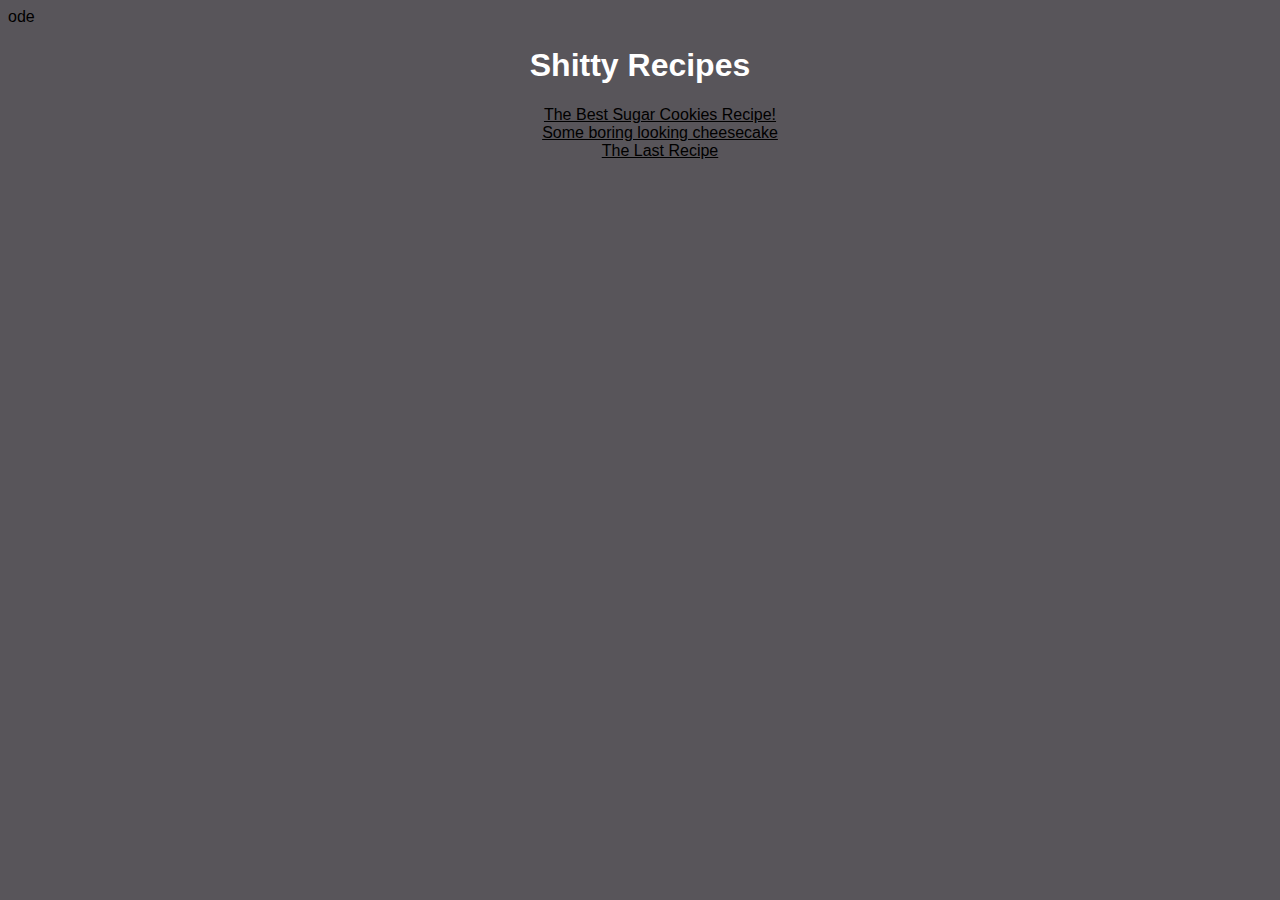
==== index.html @ 80ebf781 "added old files" ====
ode<!DOCTYPE html>
<html lang="en">
<head>
    <meta charset="UTF-8">
    <meta http-equiv="X-UA-Compatible" content="IE=edge">
    <meta name="viewport" content="width=device-width, initial-scale=1.0">
    <title>Careless Cooking</title>
    <link rel="stylesheet" href="styles.css">
</head>
<body>
    <h1 id="mainh1">Shitty Recipes</h1>
    <ul id="mainlist">
        <li>
            <a href="../odin-recipes/recipes/sugarcookies.html" target="_blank">The Best Sugar Cookies Recipe!</a>
        </li>
        <li>
            <a href="../odin-recipes/recipes/cheesecake.html" target="_blank">Some boring looking cheesecake</a>
        </li>
        <li>
            <a href="../odin-recipes/recipes/lastrecipe.html" target="_blank">The Last Recipe</a>
        </li>
    </ul>
        
</body>
</html>
---- styles.css ----
#mainh1 {
    color:white;
    text-align: center;
}

#mainlist {
    text-align: center;
    list-style: none;
}

* {
    font-family: Verdana, Geneva, Tahoma, sans-serif;
}

h1 {
    color: #FBF37C;
    text-align: center;
}

img {
    display: block;
    margin-left: auto;
    margin-right: auto;
}
body {
    background-color: #58555A;
}

a {
    color: black;
}

li,
ol,
p {
    color: #b8b8b8;
}
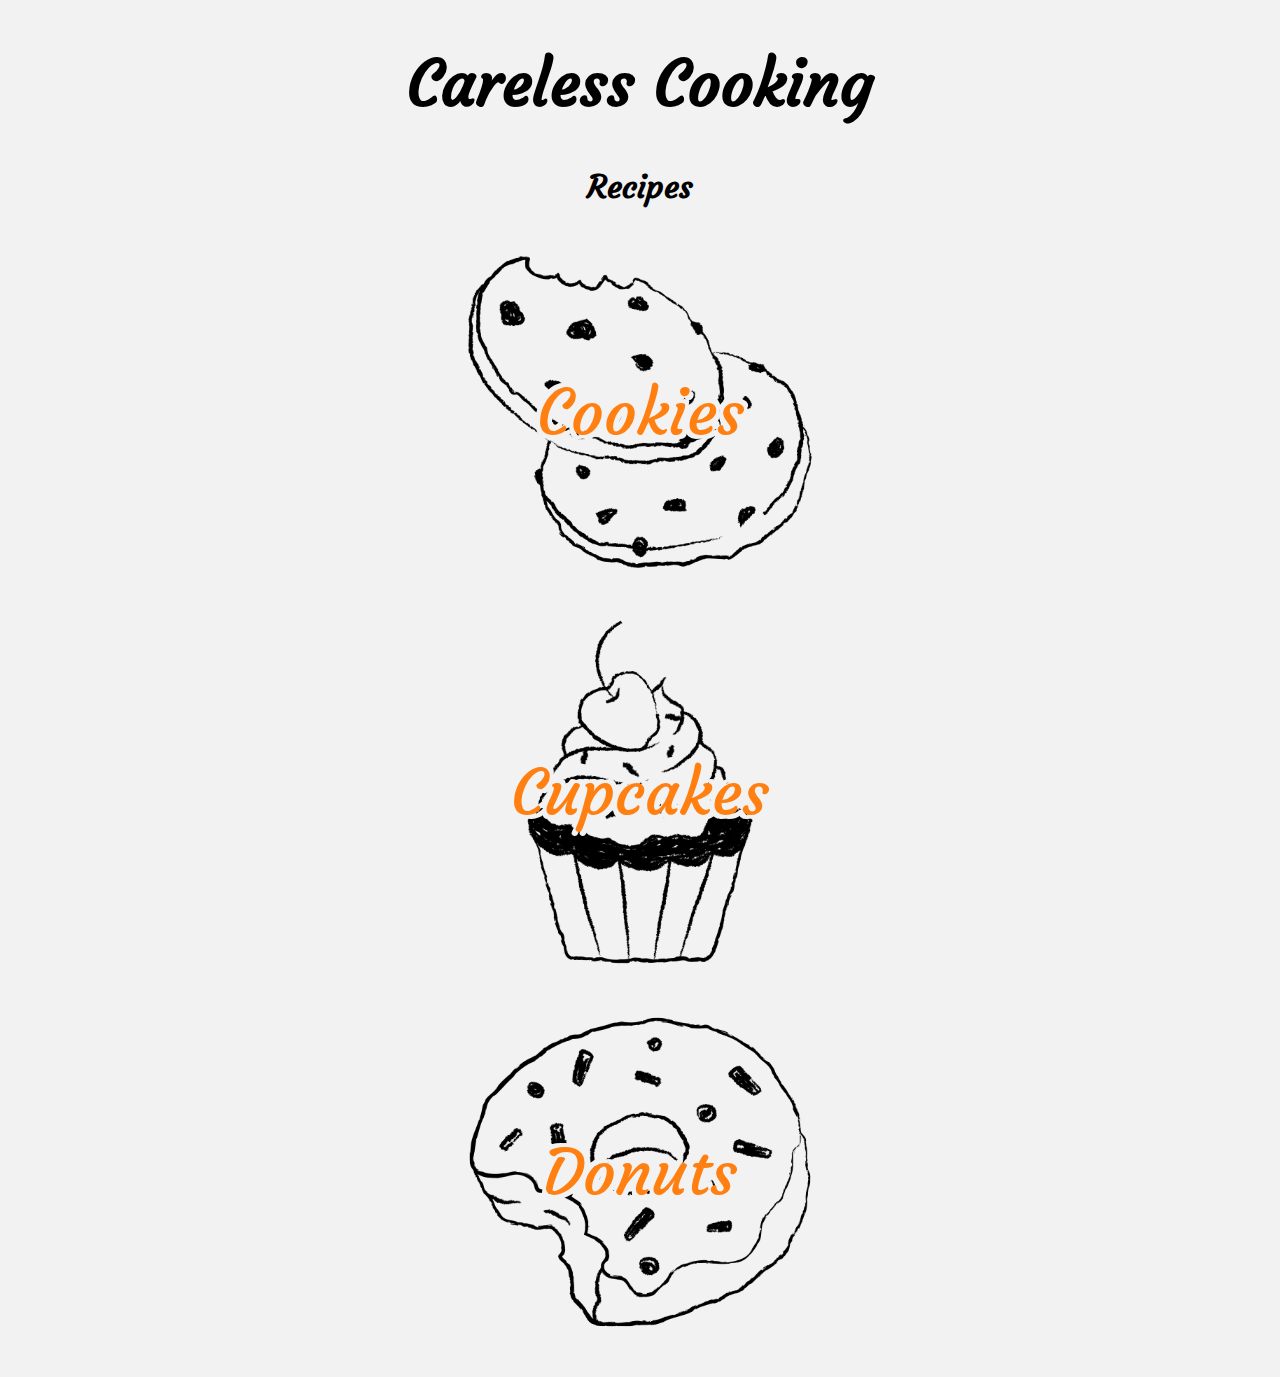
==== commit 1788bce1: "created main page w elements and styled it" ====
--- a/index.html
+++ b/index.html
@@ -1,25 +1,35 @@
-ode<!DOCTYPE html>
+<!DOCTYPE html>
 <html lang="en">
 <head>
     <meta charset="UTF-8">
-    <meta http-equiv="X-UA-Compatible" content="IE=edge">
     <meta name="viewport" content="width=device-width, initial-scale=1.0">
-    <title>Careless Cooking</title>
-    <link rel="stylesheet" href="styles.css">
+    <title>Recipes</title>
+    <link rel="stylesheet" href="./styles.css">
+    <link rel="preconnect" href="https://fonts.googleapis.com">
+<link rel="preconnect" href="https://fonts.gstatic.com" crossorigin>
+<link href="https://fonts.googleapis.com/css2?family=Courgette&family=Roboto:ital,wght@0,100;0,300;0,400;0,500;0,700;0,900;1,100;1,300;1,400;1,500;1,700;1,900&display=swap" rel="stylesheet">
+
 </head>
+
 <body>
-    <h1 id="mainh1">Shitty Recipes</h1>
-    <ul id="mainlist">
-        <li>
-            <a href="../odin-recipes/recipes/sugarcookies.html" target="_blank">The Best Sugar Cookies Recipe!</a>
-        </li>
-        <li>
-            <a href="../odin-recipes/recipes/cheesecake.html" target="_blank">Some boring looking cheesecake</a>
-        </li>
-        <li>
-            <a href="../odin-recipes/recipes/lastrecipe.html" target="_blank">The Last Recipe</a>
-        </li>
-    </ul>
-        
+    <h1>Careless Cooking</h1>
+    <h2 id="recipes">Recipes</h2>
+
+    <div class="container">
+        <img class="illus" src="./img/cookie.png" alt="illustration in black and white of cookies">
+        <div class="title cookies">Cookies</div>
+    </div>
+
+    <div class="container">
+        <img class="illus" src="./img/cupcake.png" alt="illustration in black and white of a cupcake">
+        <div class="title cupcakes">Cupcakes</div>
+    </div>
+
+    <div class="container">
+        <img class="illus" src="./img/donut.png" alt="illustration in black and white of a donut">
+        <div class="title donuts">Donuts</div>
+    </div>
+
 </body>
+
 </html>--- a/styles.css
+++ b/styles.css
@@ -1,37 +1,46 @@
-#mainh1 {
-    color:white;
+
+body {
+    background-color: #f2f2f2;
+    /* font-family: 'Roboto', sans-serif; */
+    font-family: 'Courgette', cursive;;
+}
+
+h1 {
+    text-align: center;
+    /* font-family: 'Courgette', cursive; */
+    font-size: 4em;
+}
+
+#recipes {
+    text-align: center;
+    font-size: 2em;
+}
+
+.illus {
+    max-width: 350px;
+    height: auto;
+    display: block;
+    margin: 30px auto 30px auto;
+}
+
+.container {
+    position: relative;
     text-align: center;
 }
 
-#mainlist {
-    text-align: center;
-    list-style: none;
+.cookies, .cupcakes, .donuts {
+    position: absolute;
+    top: 50%;
+    left: 50%;
+    transform: translate(-50%, -50%);
 }
 
-* {
-    font-family: Verdana, Geneva, Tahoma, sans-serif;
-}
-
-h1 {
-    color: #FBF37C;
-    text-align: center;
-}
-
-img {
-    display: block;
-    margin-left: auto;
-    margin-right: auto;
-}
-body {
-    background-color: #58555A;
-}
-
-a {
-    color: black;
-}
-
-li,
-ol,
-p {
-    color: #b8b8b8;
+.title {
+    color: #FF7F11;
+    font-size: 4em;
+    text-shadow:
+    -4px -4px 0 #f2f2f2,  
+     4px -4px 0 #f2f2f2,
+    -4px  4px 0 #f2f2f2,
+     4px  4px 0 #f2f2f2;
 }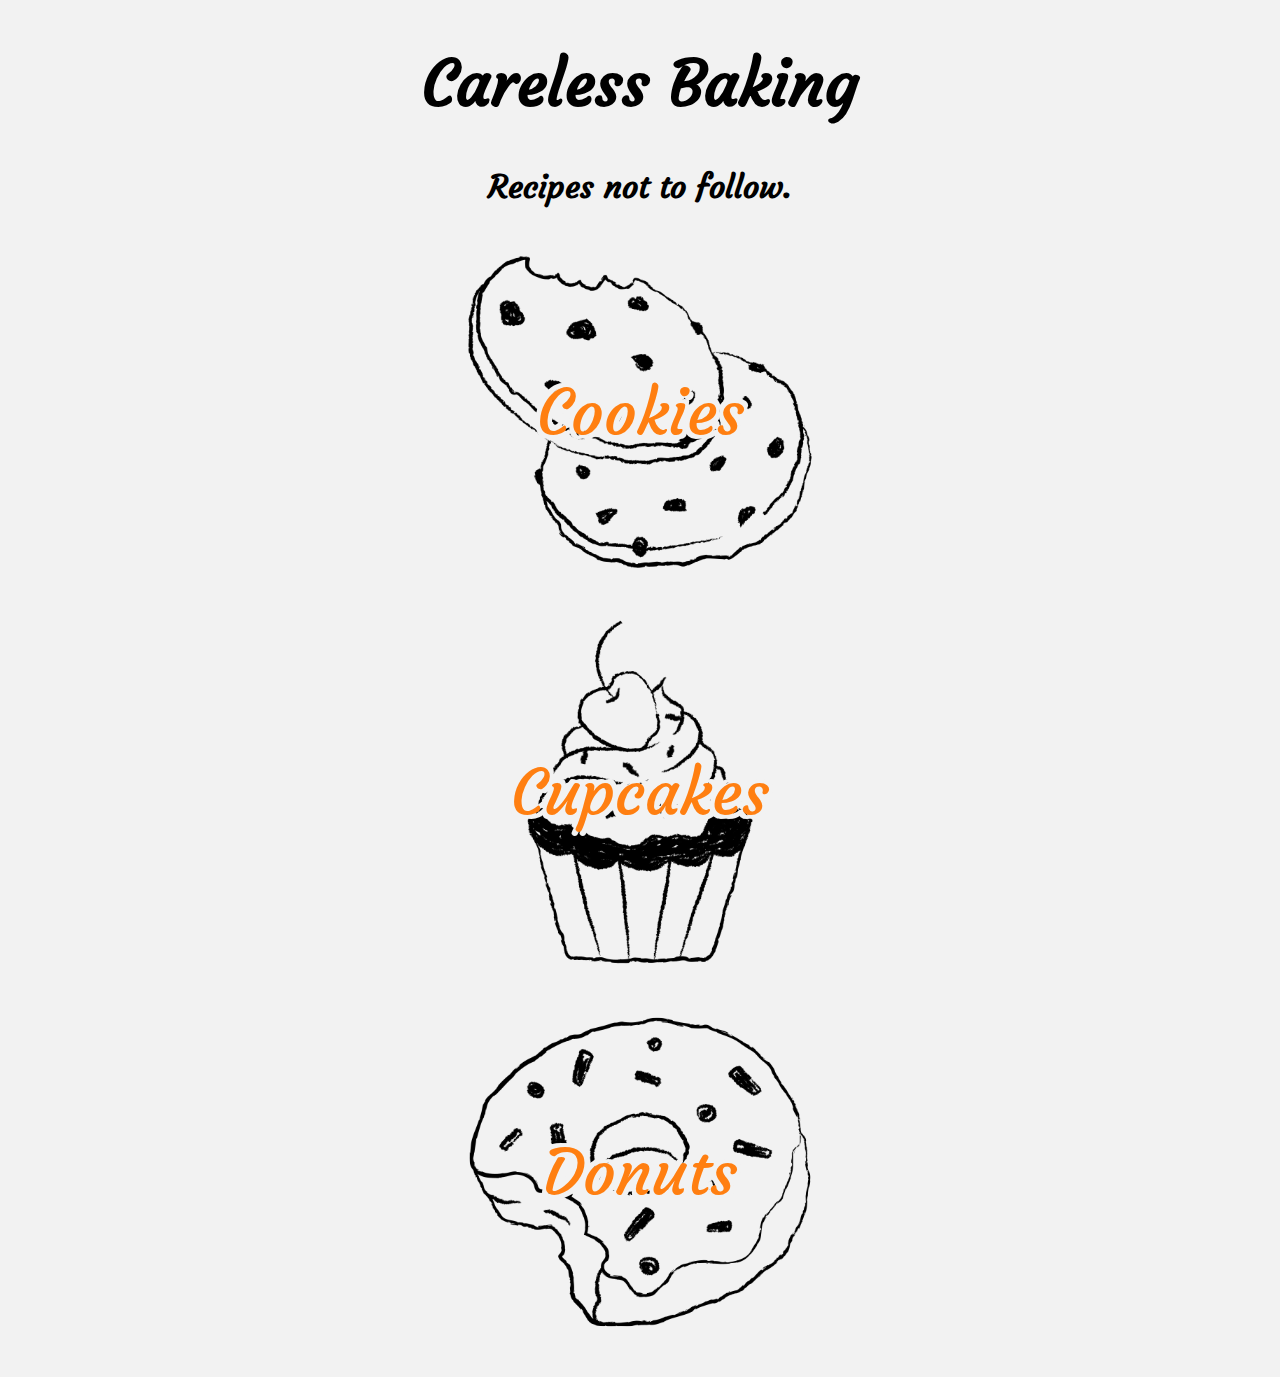
==== commit bdfc6eff: "added and created the pages fot the recipes" ====
--- a/index.html
+++ b/index.html
@@ -1,33 +1,36 @@
 <!DOCTYPE html>
 <html lang="en">
+
 <head>
     <meta charset="UTF-8">
     <meta name="viewport" content="width=device-width, initial-scale=1.0">
-    <title>Recipes</title>
+    <title>Recipes - Careless Baking</title>
     <link rel="stylesheet" href="./styles.css">
     <link rel="preconnect" href="https://fonts.googleapis.com">
-<link rel="preconnect" href="https://fonts.gstatic.com" crossorigin>
-<link href="https://fonts.googleapis.com/css2?family=Courgette&family=Roboto:ital,wght@0,100;0,300;0,400;0,500;0,700;0,900;1,100;1,300;1,400;1,500;1,700;1,900&display=swap" rel="stylesheet">
+    <link rel="preconnect" href="https://fonts.gstatic.com" crossorigin>
+    <link
+        href="https://fonts.googleapis.com/css2?family=Courgette&family=Roboto:ital,wght@0,100;0,300;0,400;0,500;0,700;0,900;1,100;1,300;1,400;1,500;1,700;1,900&display=swap"
+        rel="stylesheet">
 
 </head>
 
 <body>
-    <h1>Careless Cooking</h1>
-    <h2 id="recipes">Recipes</h2>
+    <h1>Careless Baking</h1>
+    <h2 id="secondtitle">Recipes not to follow.</h2>
 
     <div class="container">
         <img class="illus" src="./img/cookie.png" alt="illustration in black and white of cookies">
-        <div class="title cookies">Cookies</div>
+        <a class="title cookies" href="./pages/cookies.html">Cookies</a>
     </div>
 
     <div class="container">
         <img class="illus" src="./img/cupcake.png" alt="illustration in black and white of a cupcake">
-        <div class="title cupcakes">Cupcakes</div>
+        <a class="title cupcakes" href="./pages/cupcakes.html">Cupcakes</a>
     </div>
 
     <div class="container">
         <img class="illus" src="./img/donut.png" alt="illustration in black and white of a donut">
-        <div class="title donuts">Donuts</div>
+        <a class="title donuts" href="./pages/donuts.html">Donuts</a>
     </div>
 
 </body>
--- a/styles.css
+++ b/styles.css
@@ -1,19 +1,23 @@
 
 body {
     background-color: #f2f2f2;
-    /* font-family: 'Roboto', sans-serif; */
     font-family: 'Courgette', cursive;;
 }
 
 h1 {
     text-align: center;
-    /* font-family: 'Courgette', cursive; */
     font-size: 4em;
 }
 
-#recipes {
+#secondtitle {
     text-align: center;
     font-size: 2em;
+}
+
+.recetitle {
+    text-align: center;
+    font-size: 3em;
+    color: #FF7F11;
 }
 
 .illus {
@@ -43,4 +47,5 @@
      4px -4px 0 #f2f2f2,
     -4px  4px 0 #f2f2f2,
      4px  4px 0 #f2f2f2;
+    text-decoration: none;
 }